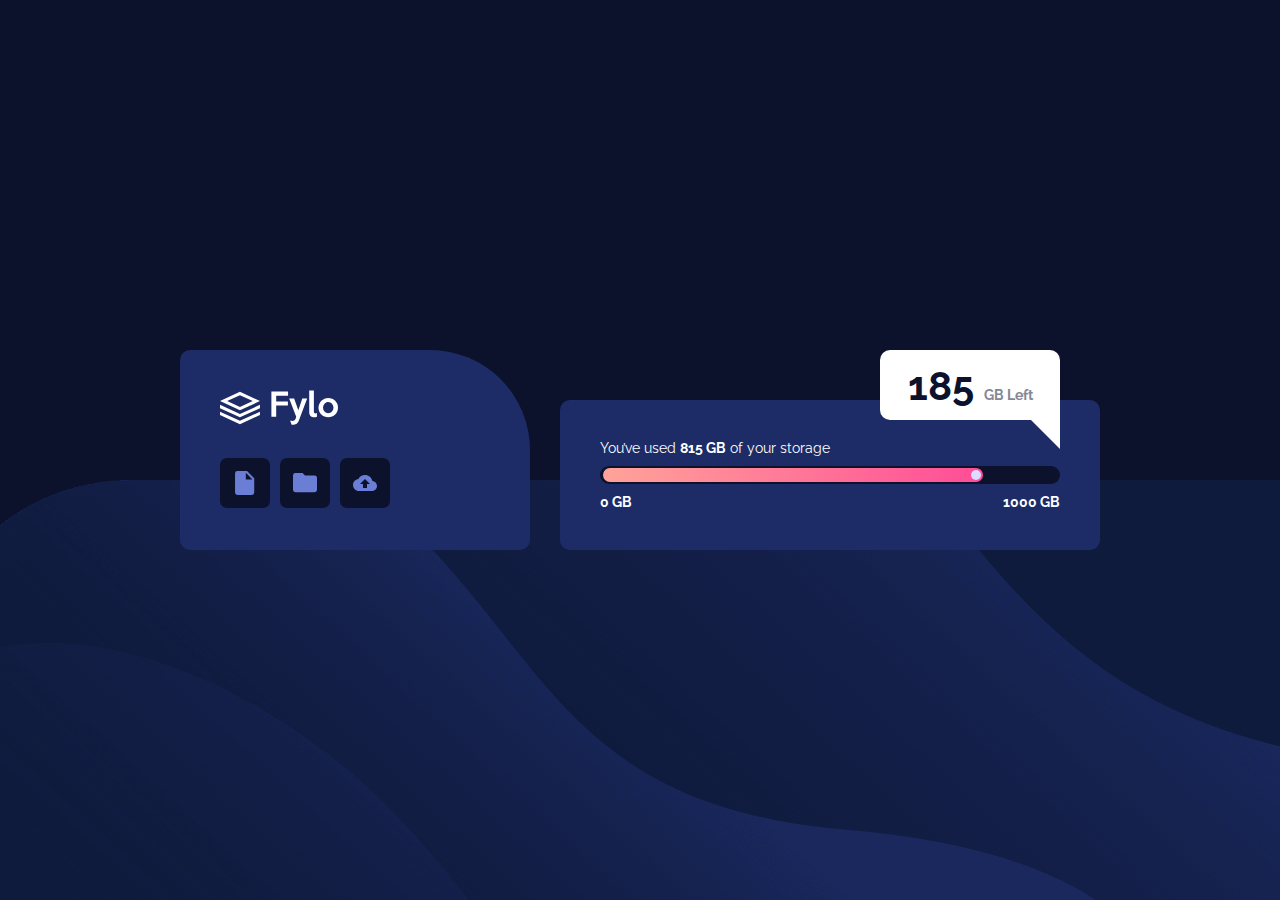
==== challenges/fylo-data_storage_component/index.html @ c6750408 "chore: Update base and add support for other challenges" ====
<!DOCTYPE html>
<html lang="en">
<head>
  <meta charset="UTF-8">
  <meta name="viewport" content="width=device-width, initial-scale=1.0"> <!-- displays site properly based on user's device -->

  <link rel="icon" type="image/png" sizes="32x32" href="./images/favicon-32x32.png">
  <link rel="stylesheet" href="./styles.css">
  
  <title>Frontend Mentor | Fylo data storage component</title>

</head>
<body>
  <div class="backgroud"></div>
  <div class="container">
    <div class="header">
      <img class="logo" src="./images/logo.svg" alt="Fylo">
      <div class="list">
        <div class="item">
          <img src="./images/icon-document.svg" alt="Document">
        </div>
        <div class="item">
          <img src="./images/icon-folder.svg" alt="Folders">
        </div>
        <div class="item">
          <img src="./images/icon-upload.svg" alt="Upload">
        </div>
      </div>
    </div>
    <div class="loading">
      <div class="box-right">
        <span><strong>185</strong><span>GB Left</span></span> 
      </div>
      <div class="content">
        <p>
          You’ve used <strong>815 GB</strong> of your storage
        </p>
        <div class="load">
          <div class="bar">
            <div class="point">
            </div>
          </div>
        </div>
        <div class="storage-value">
          <span>
            0 GB
          </span>
          <span>
            1000 GB
          </span>
        </div>
      </div>
    </div>
  </div>
  
  <!--
    <div class="attribution">
      Challenge by <a href="https://www.frontendmentor.io?ref=challenge" target="_blank">Frontend Mentor</a>. 
      Coded by <a href="#">Your Name Here</a>.
    </div>
  -->
</body>
</html>
---- challenges/fylo-data_storage_component/styles.css ----
@import url('https://fonts.googleapis.com/css2?family=Raleway:wght@400;700&display=swap');

:root {
    --gradient: linear-gradient( to right, hsl(6, 100%, 80%), hsl(335, 100%, 65%));
    --pale-blue: hsl(243, 100%, 93%);
    --grayish-blue: hsl(229, 7%, 55%);
    --dark-blue: hsl(228, 56%, 26%);
    --very-dark-blue: hsl(229, 57%, 11%);
}
p, span, div {
    margin: 0px;
    padding: 0px;
}
body {
    background: var(--very-dark-blue);
    font-family: 'Raleway', sans-serif;
    font-weight: 400;

    font-size: 14px;
    color: #ffffff;
    position: absolute;
    width: 100%;
    height: 100%;
    margin: 0;
    padding: 0;
}
.backgroud {

    background-image: url(images/bg-desktop.png);
    background-position: bottom;
    background-repeat: no-repeat;
    position: absolute;
    top: 0;
    left: 0;
    width: 100%;
    height: 100%;
}

.container {
    width: 920px;
    max-width: 1440px;
    display: flex;
    position: absolute;
    left: 50%;
    top: 50%;
    transform: translate(-50%, -50%);
}

.header {
    background: var(--dark-blue);
    width: 350px;
    height: 200px;
    border-radius: 10px 100px 10px 10px;
}

.header .logo {
    margin: 40px 40px 30px 40px;
    height: 35px;
}

.header .list {
    margin: 0px 40px 40px 40px;
    display: flex;
}

.header .list .item {
    height: 50px;
    width: 50px;
    background: var(--very-dark-blue);
    margin-right: 10px;
    border-radius: 7px;
    display: flex;
    align-items: center
    
}

.header .list .item img {
    margin: auto;
}


.loading {
    margin-left: 30px;
    width: 540px;
    height: 200px;
}

.loading .content {
    background: var(--dark-blue);
    width: 100%;
    border-radius: 10px;
    margin-top: 50px;
}

.loading .content p {
    display: block;
    padding: 40px 40px 10px 40px;
}

.loading .content .storage-value {
    padding: 10px 40px 40px 40px;
    display: flex;
}

.loading .content .storage-value span:nth-child(1) {
    display: block;
    font-family: Raleway;
    font-style: normal;
    font-weight: bold;
    font-size: 14px;
    line-height: 16px;
}

.loading .content .storage-value span:nth-child(2) {
    display: block;
    font-family: Raleway;
    font-style: normal;
    font-weight: bold;
    font-size: 14px;
    line-height: 16px;
    position: absolute;
    right: calc(0px + 40px);
}

.loading .content .load {
    width: calc(100% - 80px);
    height: 18px;

    background: var(--very-dark-blue);
    border-radius: 10px;
    margin: 0px 40px 0px 40px;
}

.loading .content .load .bar {
    width: calc(100% - 80px);
    height: 14px;

    background: var(--gradient);
    border-radius: 10px;
    margin: 2px 3px;
    display: inline-block;
}

.loading .content .load .bar .point{
    width: 10px;
    height: 10px;

    background: var(--pale-blue);
    border-radius: 10px;
    margin: 2px;
    display: block;
    float: right;
}

.box-right {

    position: absolute;
    text-align: center;
    width: 180px;
    height: 70px;
    background: #fff;
    border-radius: 10px 10px 0px 10px;
    right: 40px;
    display: flex;
    align-items: center;
}

.box-right span{
    margin: auto;
}

.box-right span strong{
    font-style: normal;
    font-weight: bold;
    font-size: 40px;
    color: var(--very-dark-blue);
    line-height: 47px;
}

.box-right span span{
    font-style: normal;
    font-weight: bold;
    font-size: 14px;
    line-height: 16px;
    color: var(--grayish-blue);
    margin-bottom: 5px;
    margin-left: 10px;
}

.box-right::after {
  position: absolute;
  bottom: -29px;
  right: 0;
  width: 0;
  height: 0;
  border-left: 30px solid transparent;
  border-right: 0px solid transparent;
  border-top: 30px solid #fff;
  content: "";
}
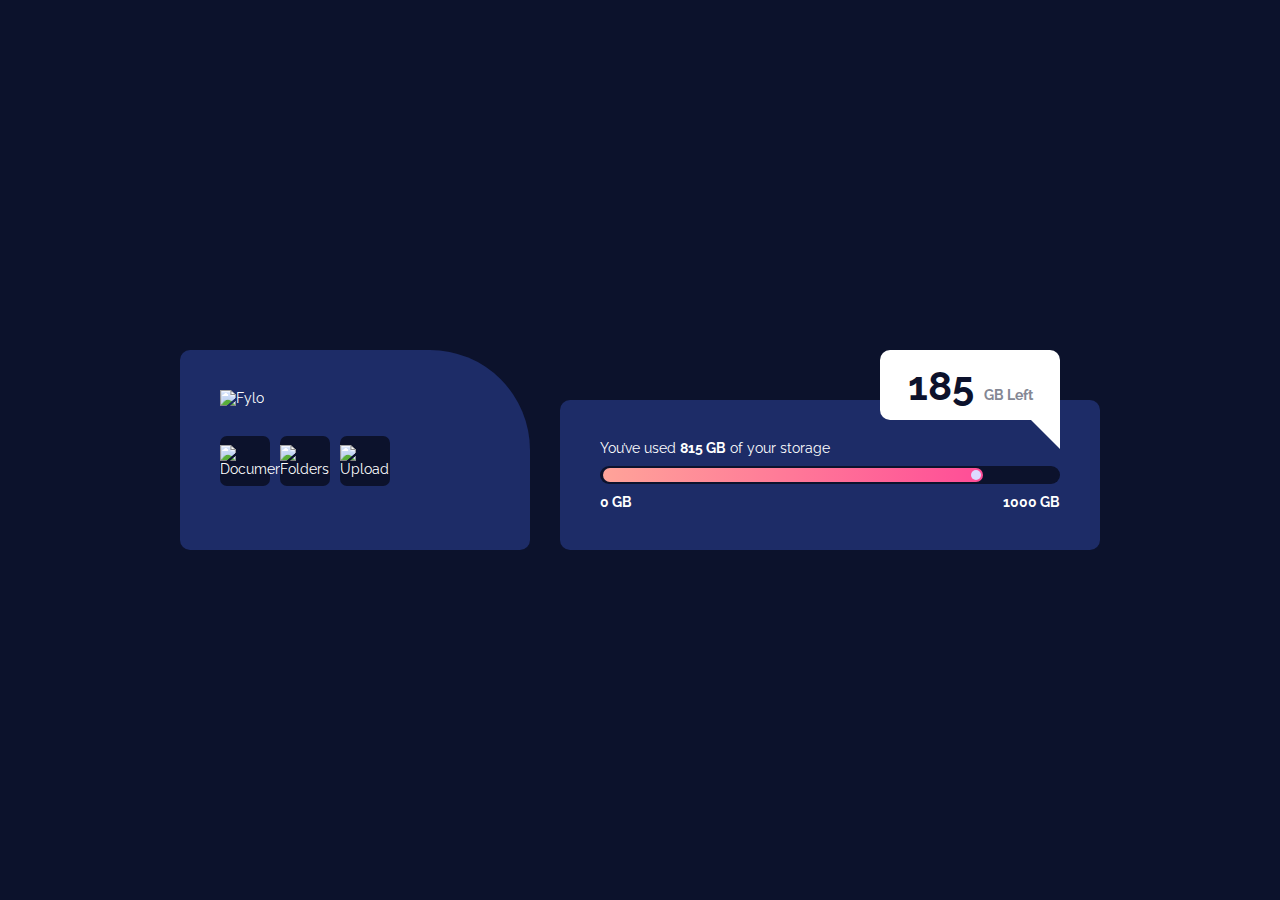
==== commit d210d0c0: "fix 🐞: Error in path of includes" ====
--- a/challenges/fylo-data_storage_component/index.html
+++ b/challenges/fylo-data_storage_component/index.html
@@ -4,8 +4,8 @@
   <meta charset="UTF-8">
   <meta name="viewport" content="width=device-width, initial-scale=1.0"> <!-- displays site properly based on user's device -->
 
-  <link rel="icon" type="image/png" sizes="32x32" href="./images/favicon-32x32.png">
-  <link rel="stylesheet" href="./styles.css">
+  <link rel="icon" type="image/png" sizes="32x32" href="/images/favicon-32x32.png">
+  <link rel="stylesheet" href="/styles.css">
   
   <title>Frontend Mentor | Fylo data storage component</title>
 
@@ -14,16 +14,16 @@
   <div class="backgroud"></div>
   <div class="container">
     <div class="header">
-      <img class="logo" src="./images/logo.svg" alt="Fylo">
+      <img class="logo" src="/images/logo.svg" alt="Fylo">
       <div class="list">
         <div class="item">
-          <img src="./images/icon-document.svg" alt="Document">
+          <img src="/images/icon-document.svg" alt="Document">
         </div>
         <div class="item">
-          <img src="./images/icon-folder.svg" alt="Folders">
+          <img src="/images/icon-folder.svg" alt="Folders">
         </div>
         <div class="item">
-          <img src="./images/icon-upload.svg" alt="Upload">
+          <img src="/images/icon-upload.svg" alt="Upload">
         </div>
       </div>
     </div>
--- a/styles.css
+++ b/styles.css
@@ -0,0 +1,200 @@
+@import url('https://fonts.googleapis.com/css2?family=Raleway:wght@400;700&display=swap');
+
+:root {
+    --gradient: linear-gradient( to right, hsl(6, 100%, 80%), hsl(335, 100%, 65%));
+    --pale-blue: hsl(243, 100%, 93%);
+    --grayish-blue: hsl(229, 7%, 55%);
+    --dark-blue: hsl(228, 56%, 26%);
+    --very-dark-blue: hsl(229, 57%, 11%);
+}
+p, span, div {
+    margin: 0px;
+    padding: 0px;
+}
+body {
+    background: var(--very-dark-blue);
+    font-family: 'Raleway', sans-serif;
+    font-weight: 400;
+
+    font-size: 14px;
+    color: #ffffff;
+    position: absolute;
+    width: 100%;
+    height: 100%;
+    margin: 0;
+    padding: 0;
+}
+.backgroud {
+
+    background-image: url(images/bg-desktop.png);
+    background-position: bottom;
+    background-repeat: no-repeat;
+    position: absolute;
+    top: 0;
+    left: 0;
+    width: 100%;
+    height: 100%;
+}
+
+.container {
+    width: 920px;
+    max-width: 1440px;
+    display: flex;
+    position: absolute;
+    left: 50%;
+    top: 50%;
+    transform: translate(-50%, -50%);
+}
+
+.header {
+    background: var(--dark-blue);
+    width: 350px;
+    height: 200px;
+    border-radius: 10px 100px 10px 10px;
+}
+
+.header .logo {
+    margin: 40px 40px 30px 40px;
+    height: 35px;
+}
+
+.header .list {
+    margin: 0px 40px 40px 40px;
+    display: flex;
+}
+
+.header .list .item {
+    height: 50px;
+    width: 50px;
+    background: var(--very-dark-blue);
+    margin-right: 10px;
+    border-radius: 7px;
+    display: flex;
+    align-items: center
+    
+}
+
+.header .list .item img {
+    margin: auto;
+}
+
+
+.loading {
+    margin-left: 30px;
+    width: 540px;
+    height: 200px;
+}
+
+.loading .content {
+    background: var(--dark-blue);
+    width: 100%;
+    border-radius: 10px;
+    margin-top: 50px;
+}
+
+.loading .content p {
+    display: block;
+    padding: 40px 40px 10px 40px;
+}
+
+.loading .content .storage-value {
+    padding: 10px 40px 40px 40px;
+    display: flex;
+}
+
+.loading .content .storage-value span:nth-child(1) {
+    display: block;
+    font-family: Raleway;
+    font-style: normal;
+    font-weight: bold;
+    font-size: 14px;
+    line-height: 16px;
+}
+
+.loading .content .storage-value span:nth-child(2) {
+    display: block;
+    font-family: Raleway;
+    font-style: normal;
+    font-weight: bold;
+    font-size: 14px;
+    line-height: 16px;
+    position: absolute;
+    right: calc(0px + 40px);
+}
+
+.loading .content .load {
+    width: calc(100% - 80px);
+    height: 18px;
+
+    background: var(--very-dark-blue);
+    border-radius: 10px;
+    margin: 0px 40px 0px 40px;
+}
+
+.loading .content .load .bar {
+    width: calc(100% - 80px);
+    height: 14px;
+
+    background: var(--gradient);
+    border-radius: 10px;
+    margin: 2px 3px;
+    display: inline-block;
+}
+
+.loading .content .load .bar .point{
+    width: 10px;
+    height: 10px;
+
+    background: var(--pale-blue);
+    border-radius: 10px;
+    margin: 2px;
+    display: block;
+    float: right;
+}
+
+.box-right {
+
+    position: absolute;
+    text-align: center;
+    width: 180px;
+    height: 70px;
+    background: #fff;
+    border-radius: 10px 10px 0px 10px;
+    right: 40px;
+    display: flex;
+    align-items: center;
+}
+
+.box-right span{
+    margin: auto;
+}
+
+.box-right span strong{
+    font-style: normal;
+    font-weight: bold;
+    font-size: 40px;
+    color: var(--very-dark-blue);
+    line-height: 47px;
+}
+
+.box-right span span{
+    font-style: normal;
+    font-weight: bold;
+    font-size: 14px;
+    line-height: 16px;
+    color: var(--grayish-blue);
+    margin-bottom: 5px;
+    margin-left: 10px;
+}
+
+.box-right::after {
+  position: absolute;
+  bottom: -29px;
+  right: 0;
+  width: 0;
+  height: 0;
+  border-left: 30px solid transparent;
+  border-right: 0px solid transparent;
+  border-top: 30px solid #fff;
+  content: "";
+}